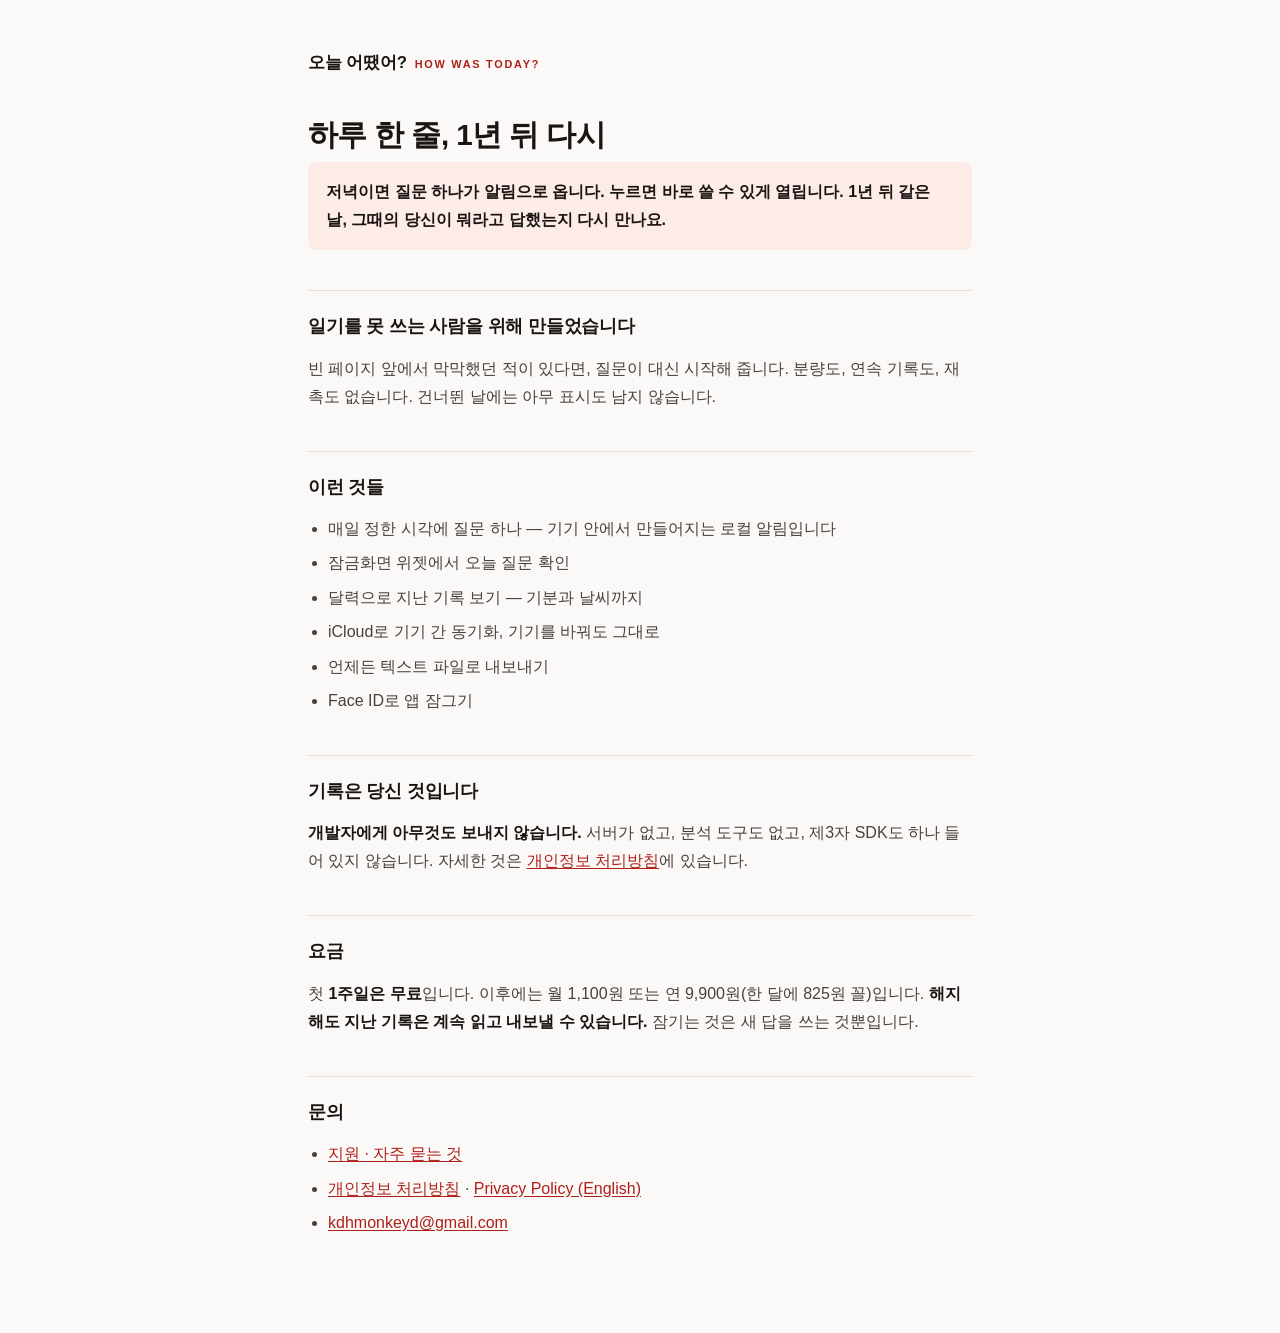
==== index.html @ e28bb33d "오늘 어땠어? 공개 페이지 — 소개 · 지원 · 개인정보 처리방침 (ko/en) 한국어판은 PIPA 16절, 영문판은 GDPR + CCPA/CPRA 20절. 번역이 아니라 법이 달" ====
<!doctype html>
<html lang="ko">
<head>
<meta charset="utf-8">
<meta name="viewport" content="width=device-width, initial-scale=1">
<title>오늘 어땠어? — How was today?</title>
<meta name="description" content="하루 한 줄, 1년 뒤 다시. 알림을 누르면 바로 쓸 수 있게 열리는 iOS 저널 앱.">
<link rel="stylesheet" href="_style.css">
</head>
<body>
<div class="wrap">
<header class="brand">
  <a href="./"><span class="ko">오늘 어땠어?</span><span class="en">How was today?</span></a>
</header>

<h1>하루 한 줄, 1년 뒤 다시</h1>

<p class="lede">저녁이면 질문 하나가 알림으로 옵니다. 누르면 바로 쓸 수 있게 열립니다.
1년 뒤 같은 날, 그때의 당신이 뭐라고 답했는지 다시 만나요.</p>

<h2>일기를 못 쓰는 사람을 위해 만들었습니다</h2>
<p>빈 페이지 앞에서 막막했던 적이 있다면, 질문이 대신 시작해 줍니다.
분량도, 연속 기록도, 재촉도 없습니다. 건너뛴 날에는 아무 표시도 남지 않습니다.</p>

<h2>이런 것들</h2>
<ul>
  <li>매일 정한 시각에 질문 하나 — 기기 안에서 만들어지는 로컬 알림입니다</li>
  <li>잠금화면 위젯에서 오늘 질문 확인</li>
  <li>달력으로 지난 기록 보기 — 기분과 날씨까지</li>
  <li>iCloud로 기기 간 동기화, 기기를 바꿔도 그대로</li>
  <li>언제든 텍스트 파일로 내보내기</li>
  <li>Face ID로 앱 잠그기</li>
</ul>

<h2>기록은 당신 것입니다</h2>
<p><strong>개발자에게 아무것도 보내지 않습니다.</strong> 서버가 없고, 분석 도구도 없고,
제3자 SDK도 하나 들어 있지 않습니다. 자세한 것은 <a href="privacy.html">개인정보 처리방침</a>에 있습니다.</p>

<h2>요금</h2>
<p>첫 <strong>1주일은 무료</strong>입니다. 이후에는 월 1,100원 또는 연 9,900원(한 달에 825원 꼴)입니다.
<strong>해지해도 지난 기록은 계속 읽고 내보낼 수 있습니다.</strong> 잠기는 것은 새 답을 쓰는 것뿐입니다.</p>

<h2>문의</h2>
<ul>
  <li><a href="support.html">지원 · 자주 묻는 것</a></li>
  <li><a href="privacy.html">개인정보 처리방침</a> · <a href="privacy-en.html">Privacy Policy (English)</a></li>
  <li><a href="mailto:kdhmonkeyd@gmail.com">kdhmonkeyd@gmail.com</a></li>
</ul>

</div>
</body>
</html>
---- _style.css ----
/* 앱과 같은 토큰 (DesignTokens.swift) */
:root {
  --brand: #DE2E24; --brand-ink: #AE2018; --brand-soft: #FDEBE8;
  --ground: #FBF9F8; --surface: #FFFFFF; --sunk: #F4EFED;
  --ink: #1A1513; --ink2: #4A403D; --ink3: #7A6E6A;
  --hairline: #E6DEDB;
}
@media (prefers-color-scheme: dark) {
  :root {
    --brand: #FF6A5C; --brand-ink: #FF9084; --brand-soft: #35201D;
    --ground: #16110F; --surface: #1E1815; --sunk: #241D1A;
    --ink: #F3EDEB; --ink2: #C4B8B4; --ink3: #93857F;
    --hairline: #362C29;
  }
}
* { box-sizing: border-box; }
html { -webkit-text-size-adjust: 100%; }
body {
  margin: 0; background: var(--ground); color: var(--ink);
  font: 16px/1.75 "Apple SD Gothic Neo", "Pretendard", -apple-system,
        BlinkMacSystemFont, "Segoe UI", "Malgun Gothic", sans-serif;
  -webkit-font-smoothing: antialiased;
}
.wrap { max-width: 44rem; margin: 0 auto; padding: 3rem 1.25rem 5rem; }
header.brand { display: flex; align-items: center; gap: .6rem; margin-bottom: 2.5rem; }
header.brand a { display: flex; align-items: baseline; gap: .5rem; text-decoration: none; }
header.brand .ko { font-size: 1.05rem; font-weight: 800; color: var(--ink); letter-spacing: -.01em; }
header.brand .en {
  font-size: .68rem; font-weight: 700; letter-spacing: .16em;
  text-transform: uppercase; color: var(--brand-ink);
}
h1 { font-size: 1.85rem; font-weight: 800; line-height: 1.25; letter-spacing: -.02em; margin: 0 0 .5rem; }
h2 {
  font-size: 1.12rem; font-weight: 700; margin: 2.5rem 0 .75rem;
  padding-top: 1.25rem; border-top: 1px solid var(--hairline); letter-spacing: -.01em;
}
h3 { font-size: 1rem; font-weight: 700; margin: 1.75rem 0 .4rem; }
p, li { color: var(--ink2); }
p { margin: 0 0 1rem; }
strong, b { color: var(--ink); font-weight: 700; }
.meta { color: var(--ink3); font-size: .86rem; margin-bottom: 2rem; }
.lede {
  background: var(--brand-soft); color: var(--ink);
  padding: 1rem 1.15rem; border-radius: 8px; margin: 0 0 2rem; font-weight: 600;
}
ul, ol { padding-left: 1.25rem; margin: 0 0 1rem; }
li { margin-bottom: .4rem; }
.scroller { overflow-x: auto; margin: 0 0 1.25rem; }
table { border-collapse: collapse; width: 100%; font-size: .93rem; min-width: 26rem; }
th, td { text-align: left; padding: .55rem .8rem .55rem 0; border-bottom: 1px solid var(--hairline); vertical-align: top; }
th { font-size: .78rem; font-weight: 700; color: var(--ink3); letter-spacing: .04em; }
code {
  font-family: ui-monospace, SFMono-Regular, Menlo, monospace;
  font-size: .88em; background: var(--sunk); padding: .1em .35em; border-radius: 3px;
  overflow-wrap: anywhere;
}
a { color: var(--brand-ink); text-underline-offset: 2px; }
a:focus-visible { outline: 2px solid var(--brand); outline-offset: 2px; }
footer {
  margin-top: 3.5rem; padding-top: 1.25rem; border-top: 1px solid var(--hairline);
  font-size: .86rem; color: var(--ink3);
}
footer a { margin-right: 1rem; }
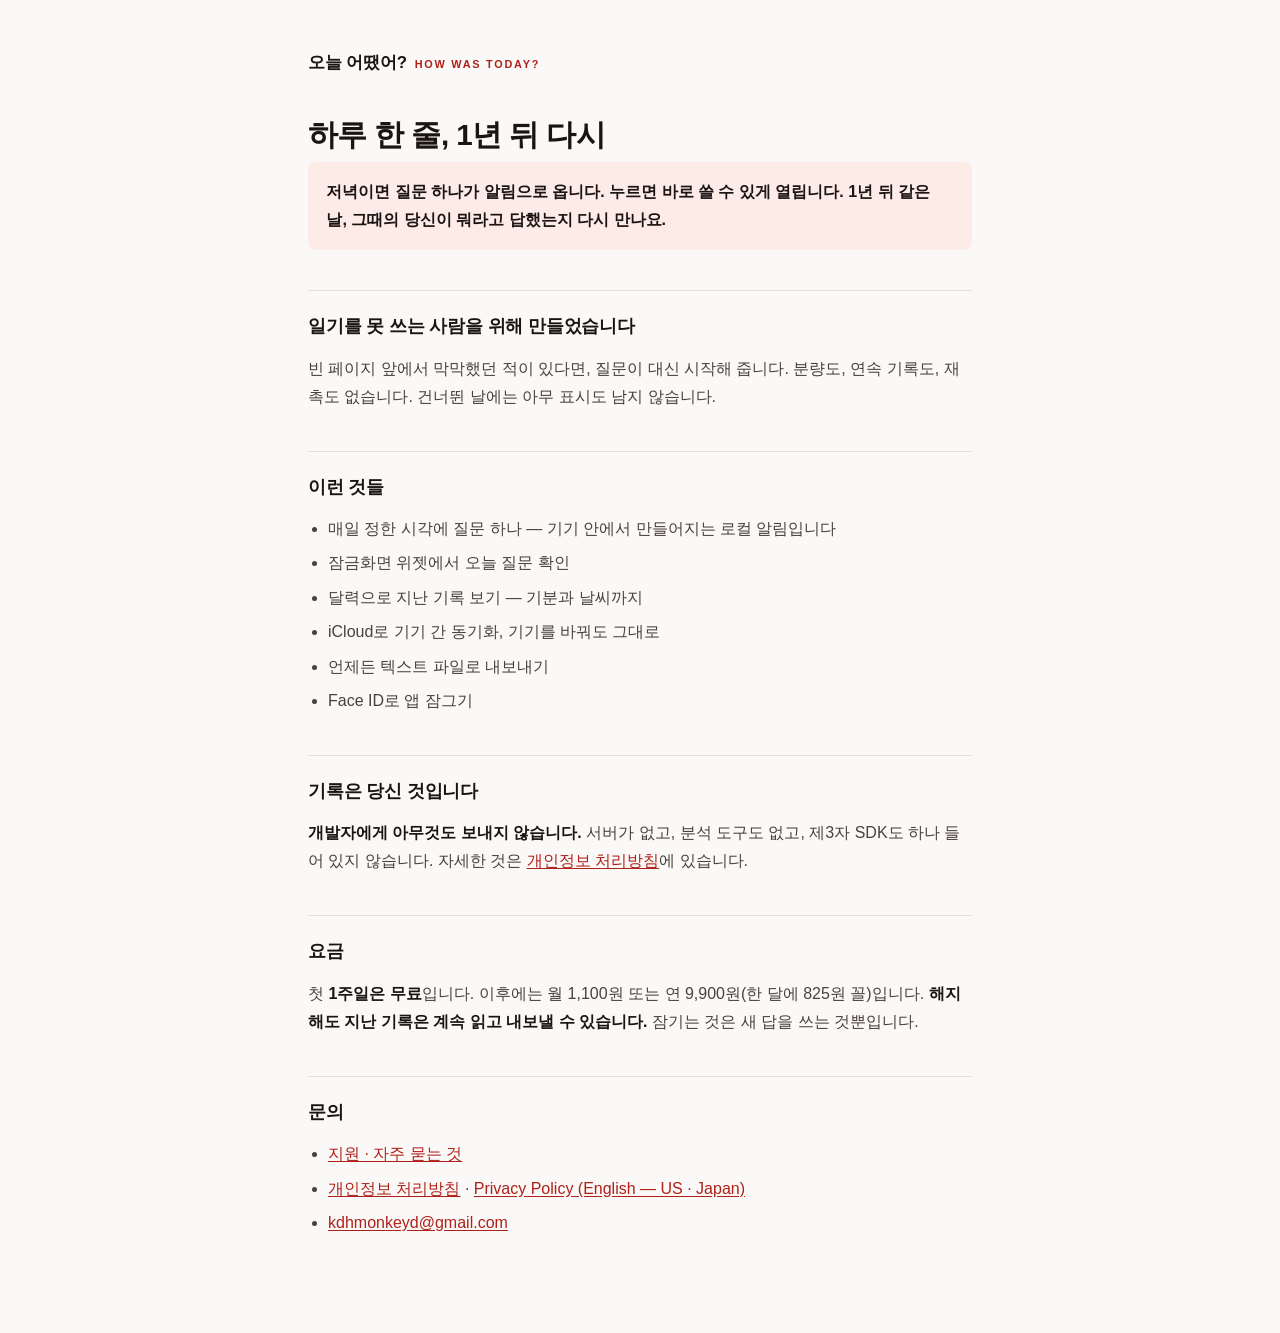
==== commit c4dd1b05: "영문판을 GDPR 문서에서 미국·일본 기준으로 바꾼다 출시 지역이 한국·일본·미국으로 정해졌다. 유럽에 내지 않으므로 GDPR 절(법적 근거 6조·이동권 20조·유출 통지 33조·" ====
--- a/index.html
+++ b/index.html
@@ -43,7 +43,7 @@
 <h2>문의</h2>
 <ul>
   <li><a href="support.html">지원 · 자주 묻는 것</a></li>
-  <li><a href="privacy.html">개인정보 처리방침</a> · <a href="privacy-en.html">Privacy Policy (English)</a></li>
+  <li><a href="privacy.html">개인정보 처리방침</a> · <a href="privacy-en.html">Privacy Policy (English — US · Japan)</a></li>
   <li><a href="mailto:kdhmonkeyd@gmail.com">kdhmonkeyd@gmail.com</a></li>
 </ul>
 
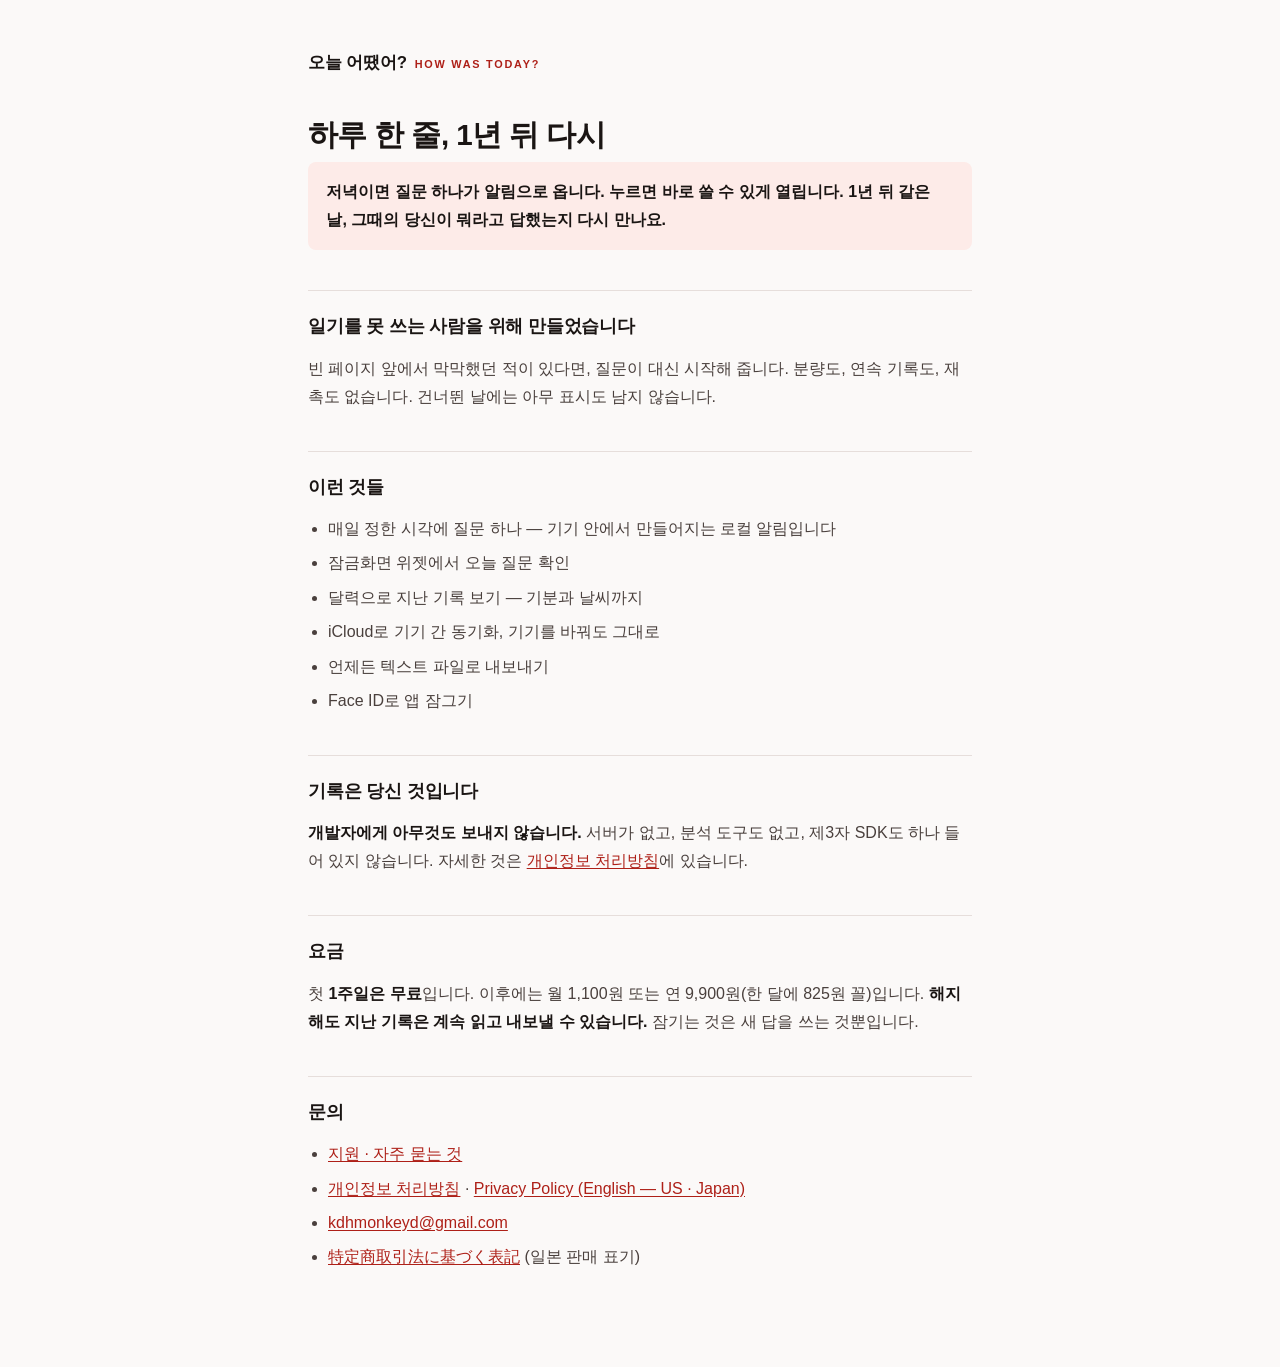
==== commit 8710efee: "特定商取引法に基づく表記 추가 (일본 유료 앱 필수) 일본에 유료 기능이 있는 앱을 내려면 필요하다. 앱 안에 넣을 필요는 없고 웹 페이지면 된다.  주소·전화번호는 **「청구가 있" ====
--- a/index.html
+++ b/index.html
@@ -45,6 +45,7 @@
   <li><a href="support.html">지원 · 자주 묻는 것</a></li>
   <li><a href="privacy.html">개인정보 처리방침</a> · <a href="privacy-en.html">Privacy Policy (English — US · Japan)</a></li>
   <li><a href="mailto:kdhmonkeyd@gmail.com">kdhmonkeyd@gmail.com</a></li>
+  <li><a href="tokushoho.html">特定商取引法に基づく表記</a> (일본 판매 표기)</li>
 </ul>
 
 </div>
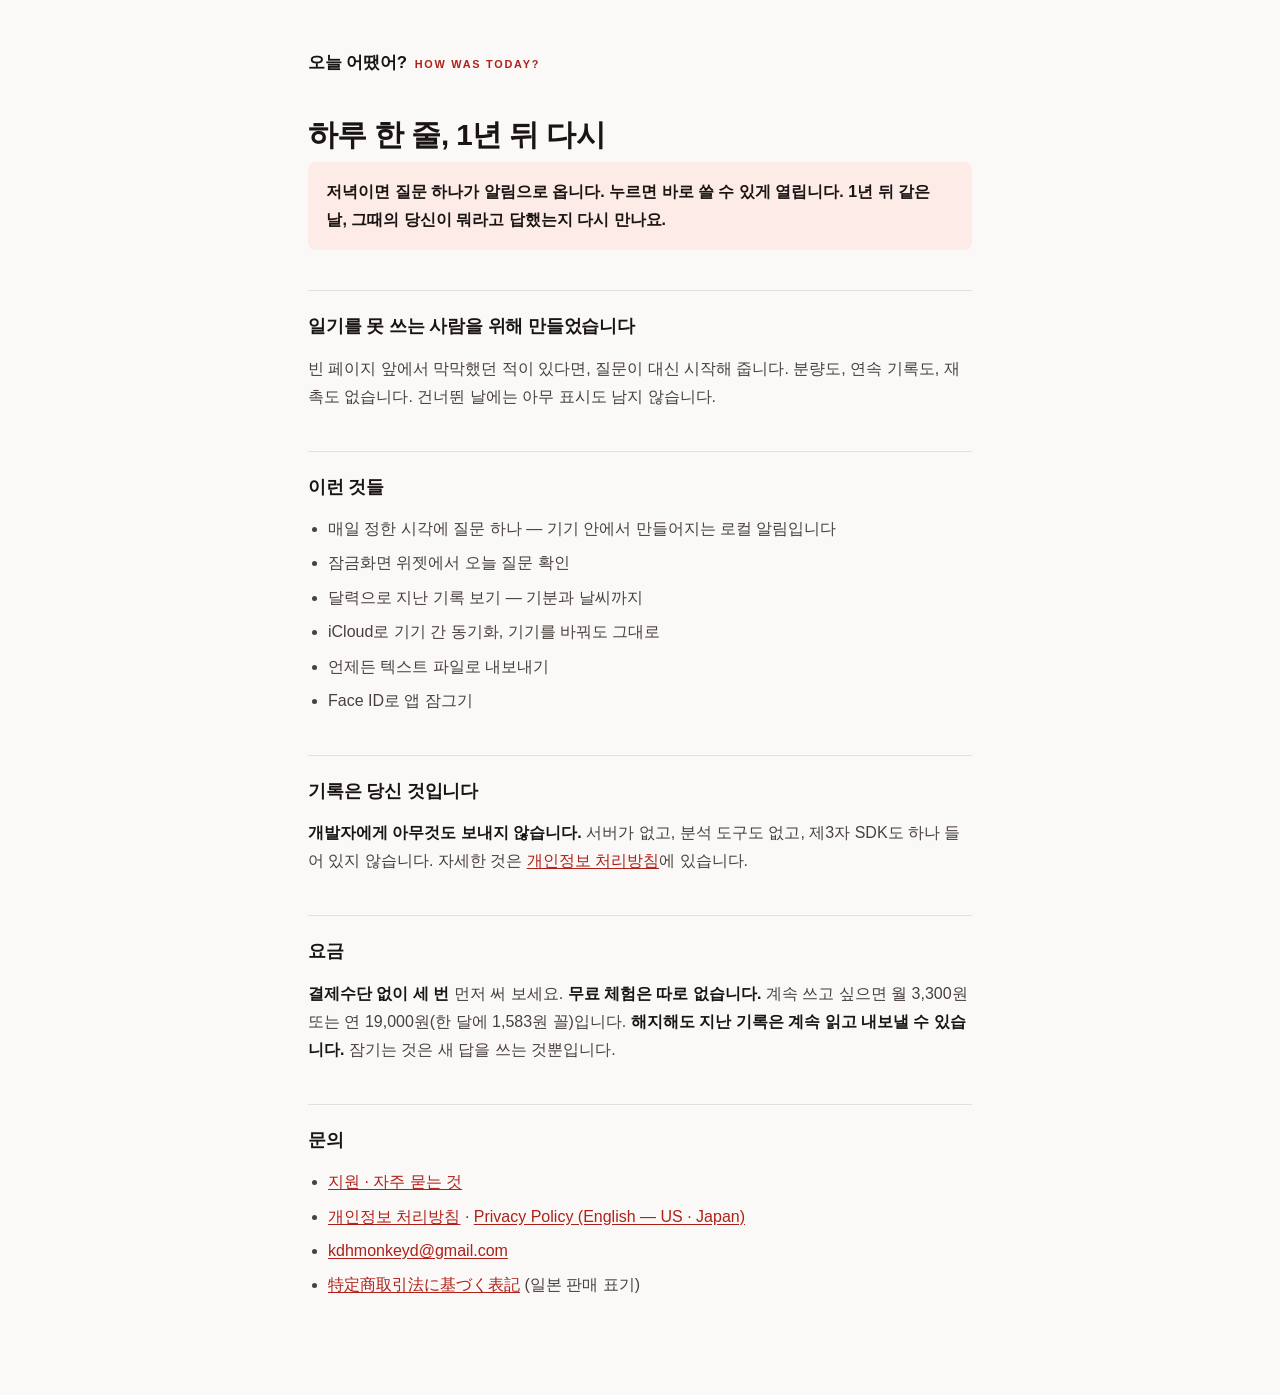
==== commit fd7d3011: "fix: 가격을 올리고, 랜딩에 남아 있던 무료 체험 문구를 지운다 앱 저장소에서 가격을 올렸다(ADR-0018) — 월 ₩3,300 / 연 ₩19,000, $2.99/$16.99" ====
--- a/index.html
+++ b/index.html
@@ -37,7 +37,8 @@
 제3자 SDK도 하나 들어 있지 않습니다. 자세한 것은 <a href="privacy.html">개인정보 처리방침</a>에 있습니다.</p>
 
 <h2>요금</h2>
-<p>첫 <strong>1주일은 무료</strong>입니다. 이후에는 월 1,100원 또는 연 9,900원(한 달에 825원 꼴)입니다.
+<p><strong>결제수단 없이 세 번</strong> 먼저 써 보세요. <strong>무료 체험은 따로 없습니다.</strong>
+계속 쓰고 싶으면 월 3,300원 또는 연 19,000원(한 달에 1,583원 꼴)입니다.
 <strong>해지해도 지난 기록은 계속 읽고 내보낼 수 있습니다.</strong> 잠기는 것은 새 답을 쓰는 것뿐입니다.</p>
 
 <h2>문의</h2>
